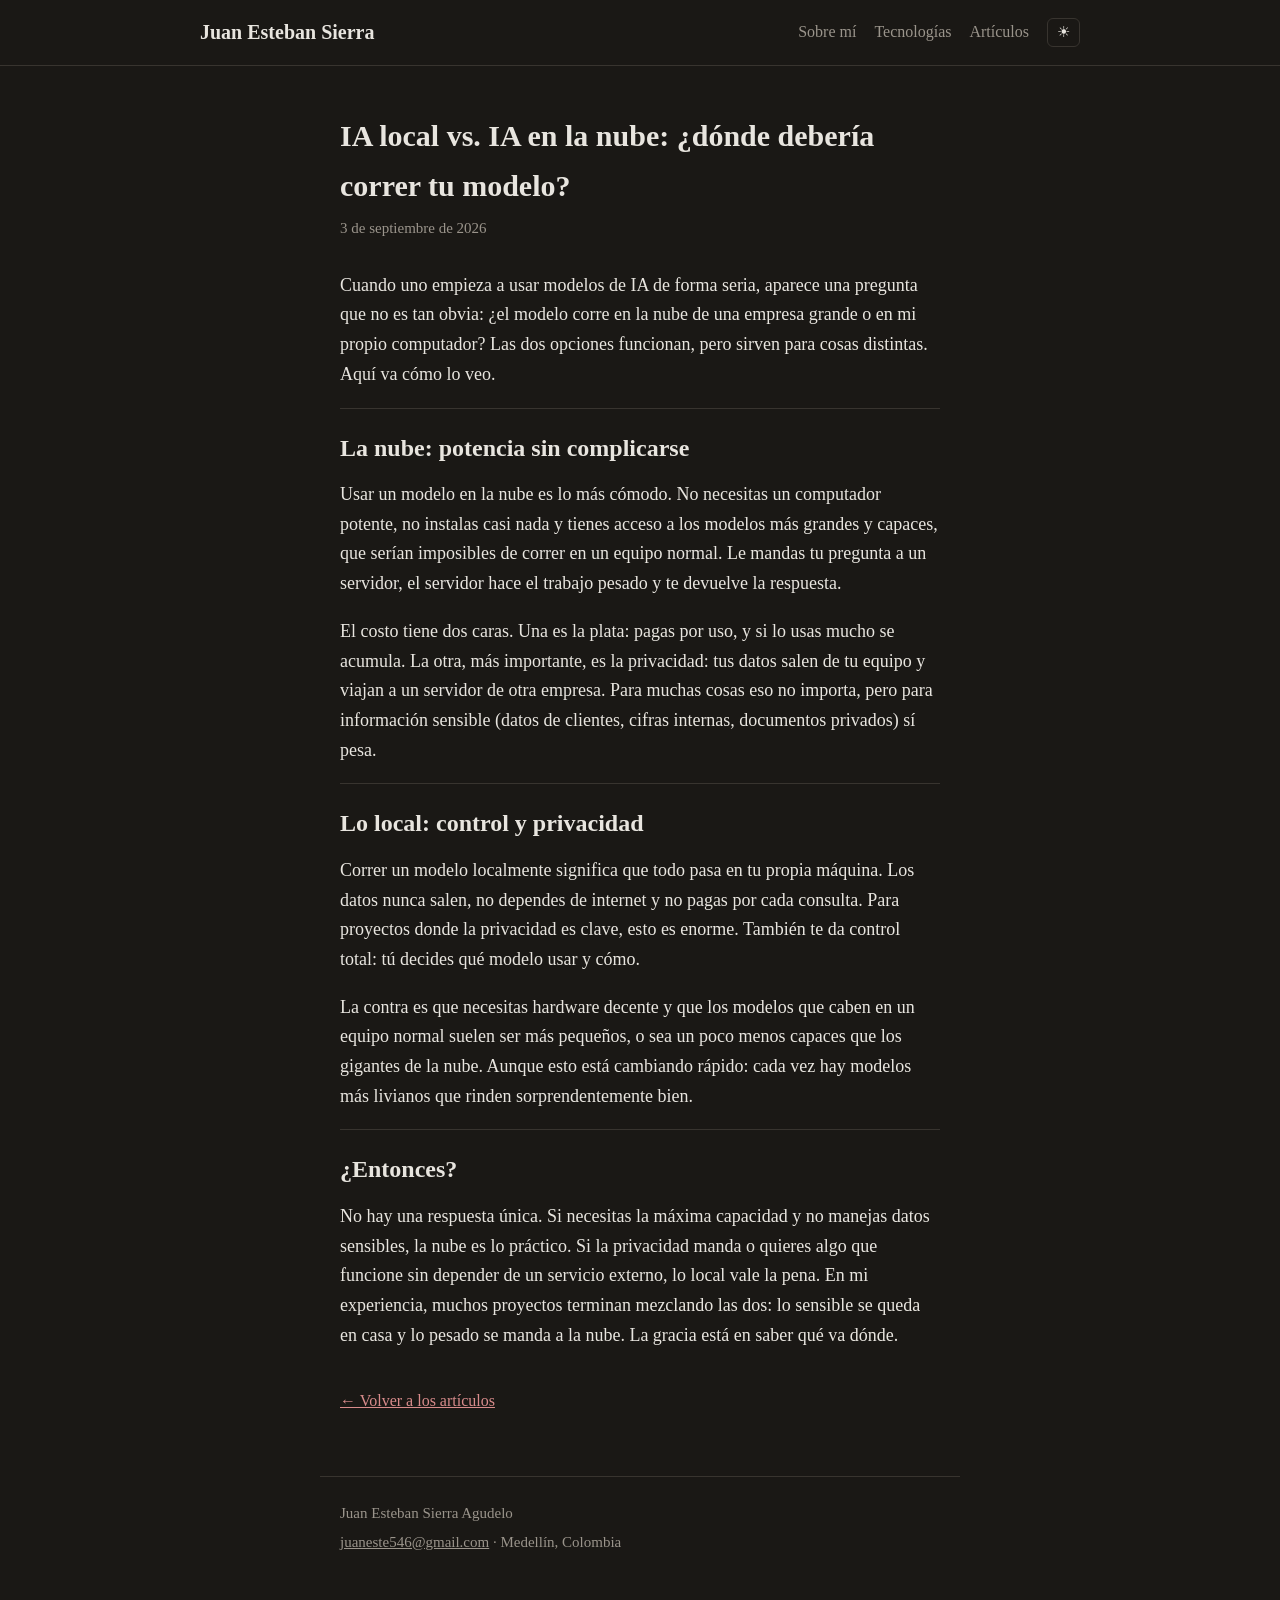
==== articulo-2.html @ 23e2594a "Blog personal" ====
<!DOCTYPE html>
<html lang="es" data-theme="dark">
<head>
  <meta charset="UTF-8">
  <meta name="viewport" content="width=device-width, initial-scale=1.0">
  <title>IA local vs. IA en la nube — Juan Esteban Sierra</title>
  <link rel="stylesheet" href="estilos.css">
  <script src="script.js"></script>
</head>
<body>
  <header class="cabecera">
    <div class="cabecera-interna">
      <a href="index.html" class="nombre-sitio">Juan Esteban Sierra</a>
      <nav class="menu">
        <a href="index.html#sobre-mi">Sobre mí</a>
        <a href="index.html#tecnologias">Tecnologías</a>
        <a href="index.html#articulos">Artículos</a>
        <button id="toggle-tema" class="boton-tema" type="button" aria-label="Cambiar a modo oscuro">&#9790;</button>
      </nav>
    </div>
  </header>

  <main>
    <article class="articulo">
      <h1>IA local vs. IA en la nube: ¿dónde debería correr tu modelo?</h1>
      <span class="fecha">3 de septiembre de 2026</span>

      <p>
        Cuando uno empieza a usar modelos de IA de forma seria, aparece una pregunta
        que no es tan obvia: ¿el modelo corre en la nube de una empresa grande o en
        mi propio computador? Las dos opciones funcionan, pero sirven para cosas
        distintas. Aquí va cómo lo veo.
      </p>

      <h2>La nube: potencia sin complicarse</h2>

      <p>
        Usar un modelo en la nube es lo más cómodo. No necesitas un computador
        potente, no instalas casi nada y tienes acceso a los modelos más grandes y
        capaces, que serían imposibles de correr en un equipo normal. Le mandas tu
        pregunta a un servidor, el servidor hace el trabajo pesado y te devuelve la
        respuesta.
      </p>

      <p>
        El costo tiene dos caras. Una es la plata: pagas por uso, y si lo usas mucho
        se acumula. La otra, más importante, es la privacidad: tus datos salen de tu
        equipo y viajan a un servidor de otra empresa. Para muchas cosas eso no
        importa, pero para información sensible (datos de clientes, cifras internas,
        documentos privados) sí pesa.
      </p>

      <h2>Lo local: control y privacidad</h2>

      <p>
        Correr un modelo localmente significa que todo pasa en tu propia máquina. Los
        datos nunca salen, no dependes de internet y no pagas por cada consulta. Para
        proyectos donde la privacidad es clave, esto es enorme. También te da control
        total: tú decides qué modelo usar y cómo.
      </p>

      <p>
        La contra es que necesitas hardware decente y que los modelos que caben en un
        equipo normal suelen ser más pequeños, o sea un poco menos capaces que los
        gigantes de la nube. Aunque esto está cambiando rápido: cada vez hay modelos
        más livianos que rinden sorprendentemente bien.
      </p>

      <h2>¿Entonces?</h2>

      <p>
        No hay una respuesta única. Si necesitas la máxima capacidad y no manejas
        datos sensibles, la nube es lo práctico. Si la privacidad manda o quieres
        algo que funcione sin depender de un servicio externo, lo local vale la pena.
        En mi experiencia, muchos proyectos terminan mezclando las dos: lo sensible
        se queda en casa y lo pesado se manda a la nube. La gracia está en saber qué
        va dónde.
      </p>

      <a href="index.html#articulos" class="volver">← Volver a los artículos</a>
    </article>
  </main>

  <footer class="pie">
    <p>Juan Esteban Sierra Agudelo</p>
    <p>
      <a href="mailto:juaneste546@gmail.com">juaneste546@gmail.com</a> ·
      Medellín, Colombia
    </p>
  </footer>
</body>
</html>
---- estilos.css ----
/* estilos del blog */

:root {
  --texto: #1a1a1a;
  --gris: #666;
  --acento: #7a1f1f;
  --linea: #ddd;
  --fondo: #fdfdfb;
  --superficie: #f4f2ee;
  --ancho: 640px;
  --header-ancho: 880px;
}

/* modo oscuro */
:root[data-theme="dark"] {
  --texto: #e8e5df;
  --gris: #9a948b;
  --acento: #d98c8c;
  --linea: #38342f;
  --fondo: #1a1815;
  --superficie: #242019;
}

* {
  box-sizing: border-box;
}

body {
  margin: 0;
  background: var(--fondo);
  color: var(--texto);
  font-family: Georgia, "Times New Roman", serif;
  font-size: 18px;
  line-height: 1.65;
}

/* header */
.cabecera {
  position: sticky;
  top: 0;
  z-index: 20;
  background: var(--fondo);
  border-bottom: 1px solid var(--linea);
  padding: 0 24px;
}

.cabecera-interna {
  max-width: var(--header-ancho);
  margin: 0 auto;
  display: flex;
  flex-wrap: wrap;
  justify-content: space-between;
  align-items: center;
  gap: 10px;
  padding: 16px 0;
}

.nombre-sitio {
  font-size: 20px;
  font-weight: bold;
  color: var(--texto);
  text-decoration: none;
}

.menu {
  display: flex;
  align-items: center;
}

.menu a {
  color: var(--gris);
  text-decoration: none;
  margin-left: 18px;
  font-size: 16px;
}

.menu a:hover {
  color: var(--acento);
}

/* boton del modo oscuro */
.boton-tema {
  margin-left: 18px;
  background: none;
  border: 1px solid var(--linea);
  border-radius: 6px;
  color: var(--texto);
  cursor: pointer;
  font-size: 15px;
  line-height: 1;
  padding: 6px 9px;
  font-family: inherit;
}

.boton-tema:hover {
  border-color: var(--acento);
  color: var(--acento);
}

/* contenido */
main {
  max-width: var(--ancho);
  margin: 0 auto;
  padding: 0 20px;
}

.seccion {
  margin: 45px 0;
}

h1 {
  font-size: 30px;
  margin: 0 0 25px;
}

h2 {
  font-size: 24px;
  margin: 0 0 12px;
  padding-top: 20px;
  border-top: 1px solid var(--linea);
}

p {
  margin: 0 0 18px;
}

a {
  color: var(--acento);
}

/* foto */
.foto {
  width: 190px;
  height: 190px;
  object-fit: cover;
  object-position: center 20%;
  float: right;
  margin: 4px 0 15px 28px;
  border: 1px solid var(--linea);
  border-radius: 50%;
}

/* tecnologias (carrusel) */
.carrusel {
  overflow: hidden;
  margin-top: 12px;
  /* difumina los bordes */
  -webkit-mask-image: linear-gradient(to right, transparent, #000 7%, #000 93%, transparent);
          mask-image: linear-gradient(to right, transparent, #000 7%, #000 93%, transparent);
}

.carrusel-pista {
  display: flex;
  width: max-content;
  animation: desplazar-tec 32s linear infinite;
}

/* pausa al pasar el mouse */
.carrusel:hover .carrusel-pista {
  animation-play-state: paused;
}

@keyframes desplazar-tec {
  from { transform: translateX(0); }
  to   { transform: translateX(-50%); }
}

.tec {
  flex: 0 0 auto;
  width: 138px;
  margin-right: 18px;
  display: flex;
  flex-direction: column;
  align-items: center;
  gap: 11px;
  padding: 20px 8px;
  border: 1px solid var(--linea);
  background: var(--superficie);
  border-radius: 8px;
}

.tec img {
  width: 40px;
  height: 40px;
}

.tec span {
  font-size: 14px;
  color: var(--gris);
  text-align: center;
}

/* estos logos son negros, en oscuro los pongo en blanco */
:root[data-theme="dark"] .tec img.logo-mono {
  filter: invert(1);
}

/* por si tienen el movimiento desactivado */
@media (prefers-reduced-motion: reduce) {
  .carrusel-pista {
    animation: none;
    flex-wrap: wrap;
    width: auto;
    justify-content: center;
    gap: 14px;
  }
  .tec {
    margin-right: 0;
  }
  .tec[aria-hidden="true"] {
    display: none;
  }
}

/* lista de articulos */
.intro-articulos {
  color: var(--gris);
  font-style: italic;
  margin-bottom: 30px;
}

.lista-articulos {
  list-style: none;
  padding: 0;
  margin: 0;
}

.lista-articulos li {
  margin-bottom: 32px;
}

.titulo-articulo {
  font-size: 20px;
  font-weight: bold;
  text-decoration: none;
  display: block;
}

.titulo-articulo:hover {
  text-decoration: underline;
}

.fecha {
  display: block;
  color: var(--gris);
  font-size: 14px;
  margin: 3px 0 8px;
}

.resumen {
  margin: 0;
  color: var(--texto);
}

/* cada articulo */
.articulo {
  margin: 45px 0;
}

.articulo h1 {
  margin-bottom: 6px;
}

.articulo .fecha {
  margin-bottom: 30px;
  font-size: 15px;
}

.volver {
  display: inline-block;
  margin-top: 20px;
  font-size: 16px;
}

/* footer */
.pie {
  max-width: var(--ancho);
  margin: 60px auto 40px;
  padding: 20px;
  border-top: 1px solid var(--linea);
  color: var(--gris);
  font-size: 15px;
}

.pie p {
  margin: 4px 0;
}

.pie a {
  color: var(--gris);
}

/* celular */
@media (max-width: 500px) {
  body {
    font-size: 17px;
  }
  .foto {
    float: none;
    display: block;
    margin: 0 auto 20px;
  }
  .menu a {
    margin-left: 12px;
    font-size: 15px;
  }
}
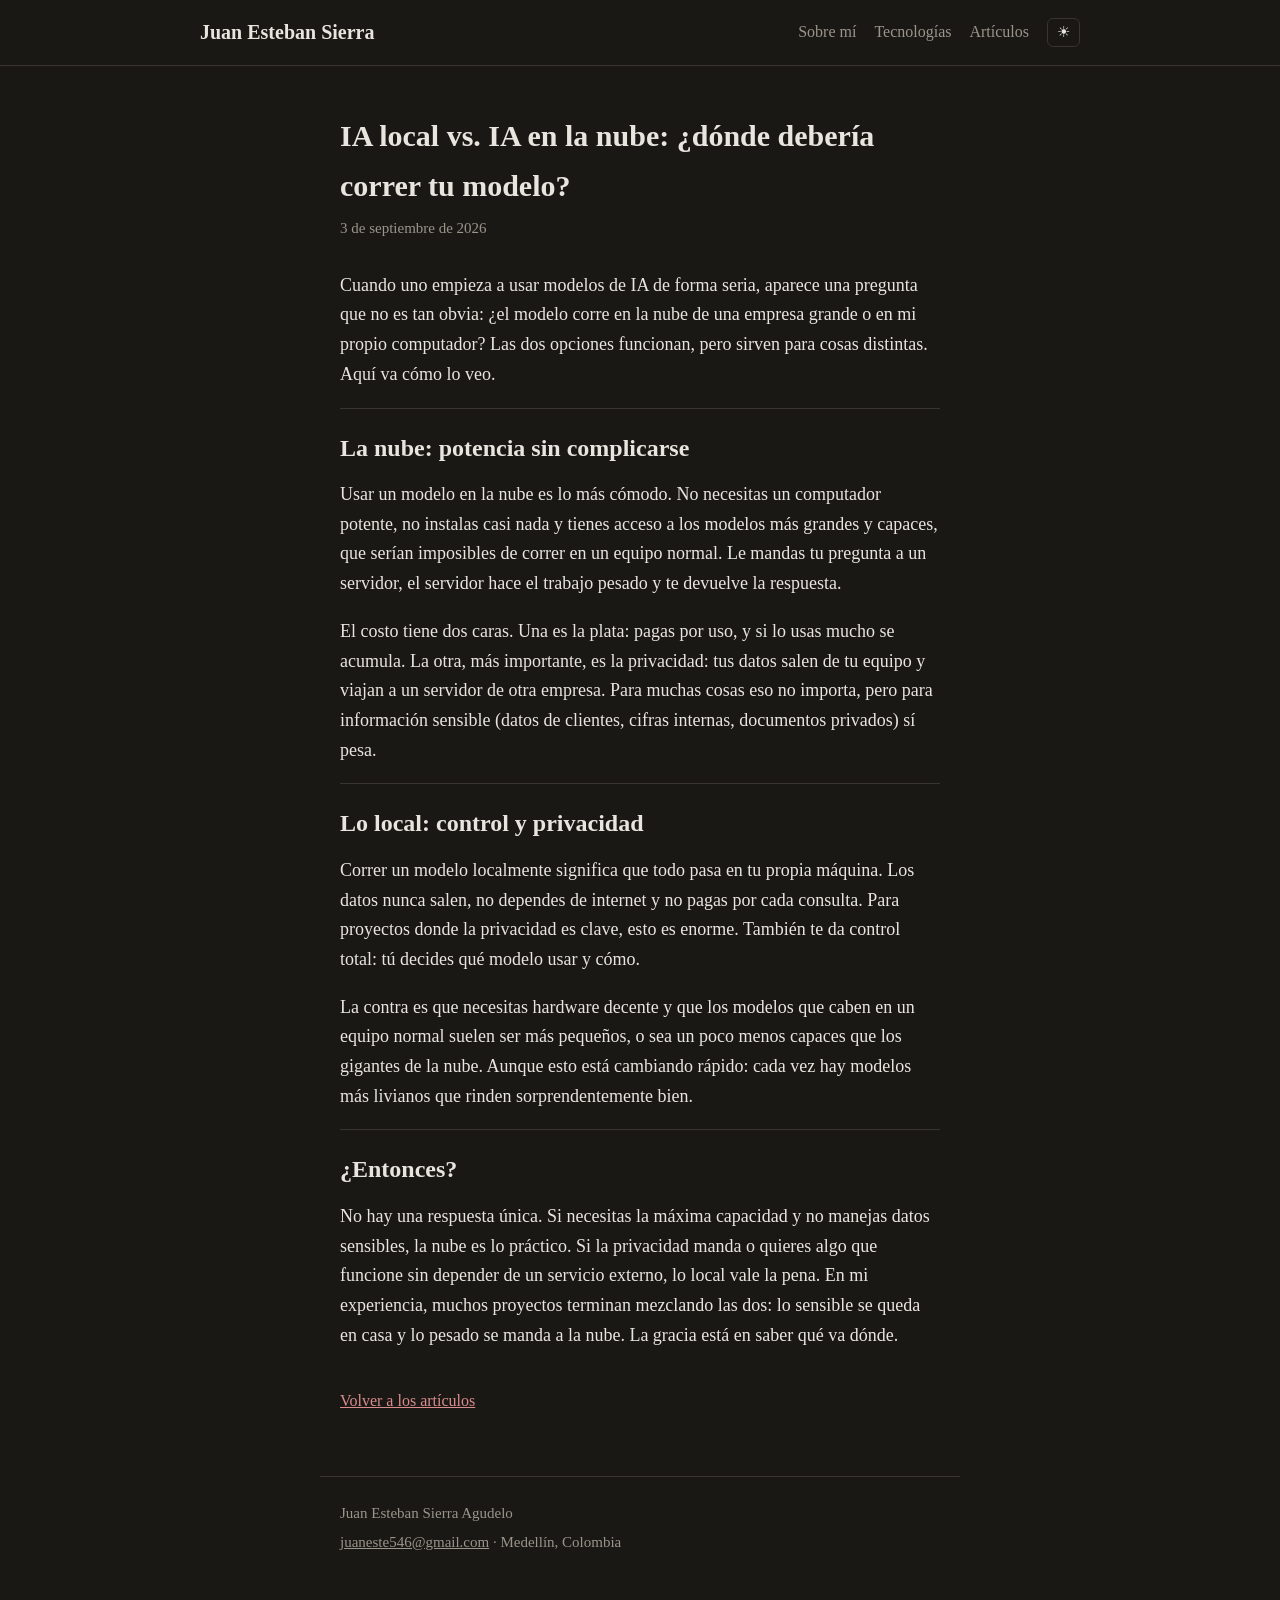
==== commit 96c5233d: "Quitar flecha del enlace volver" ====
--- a/articulo-2.html
+++ b/articulo-2.html
@@ -77,7 +77,7 @@
         va dónde.
       </p>
 
-      <a href="index.html#articulos" class="volver">← Volver a los artículos</a>
+      <a href="index.html#articulos" class="volver">Volver a los artículos</a>
     </article>
   </main>
 
